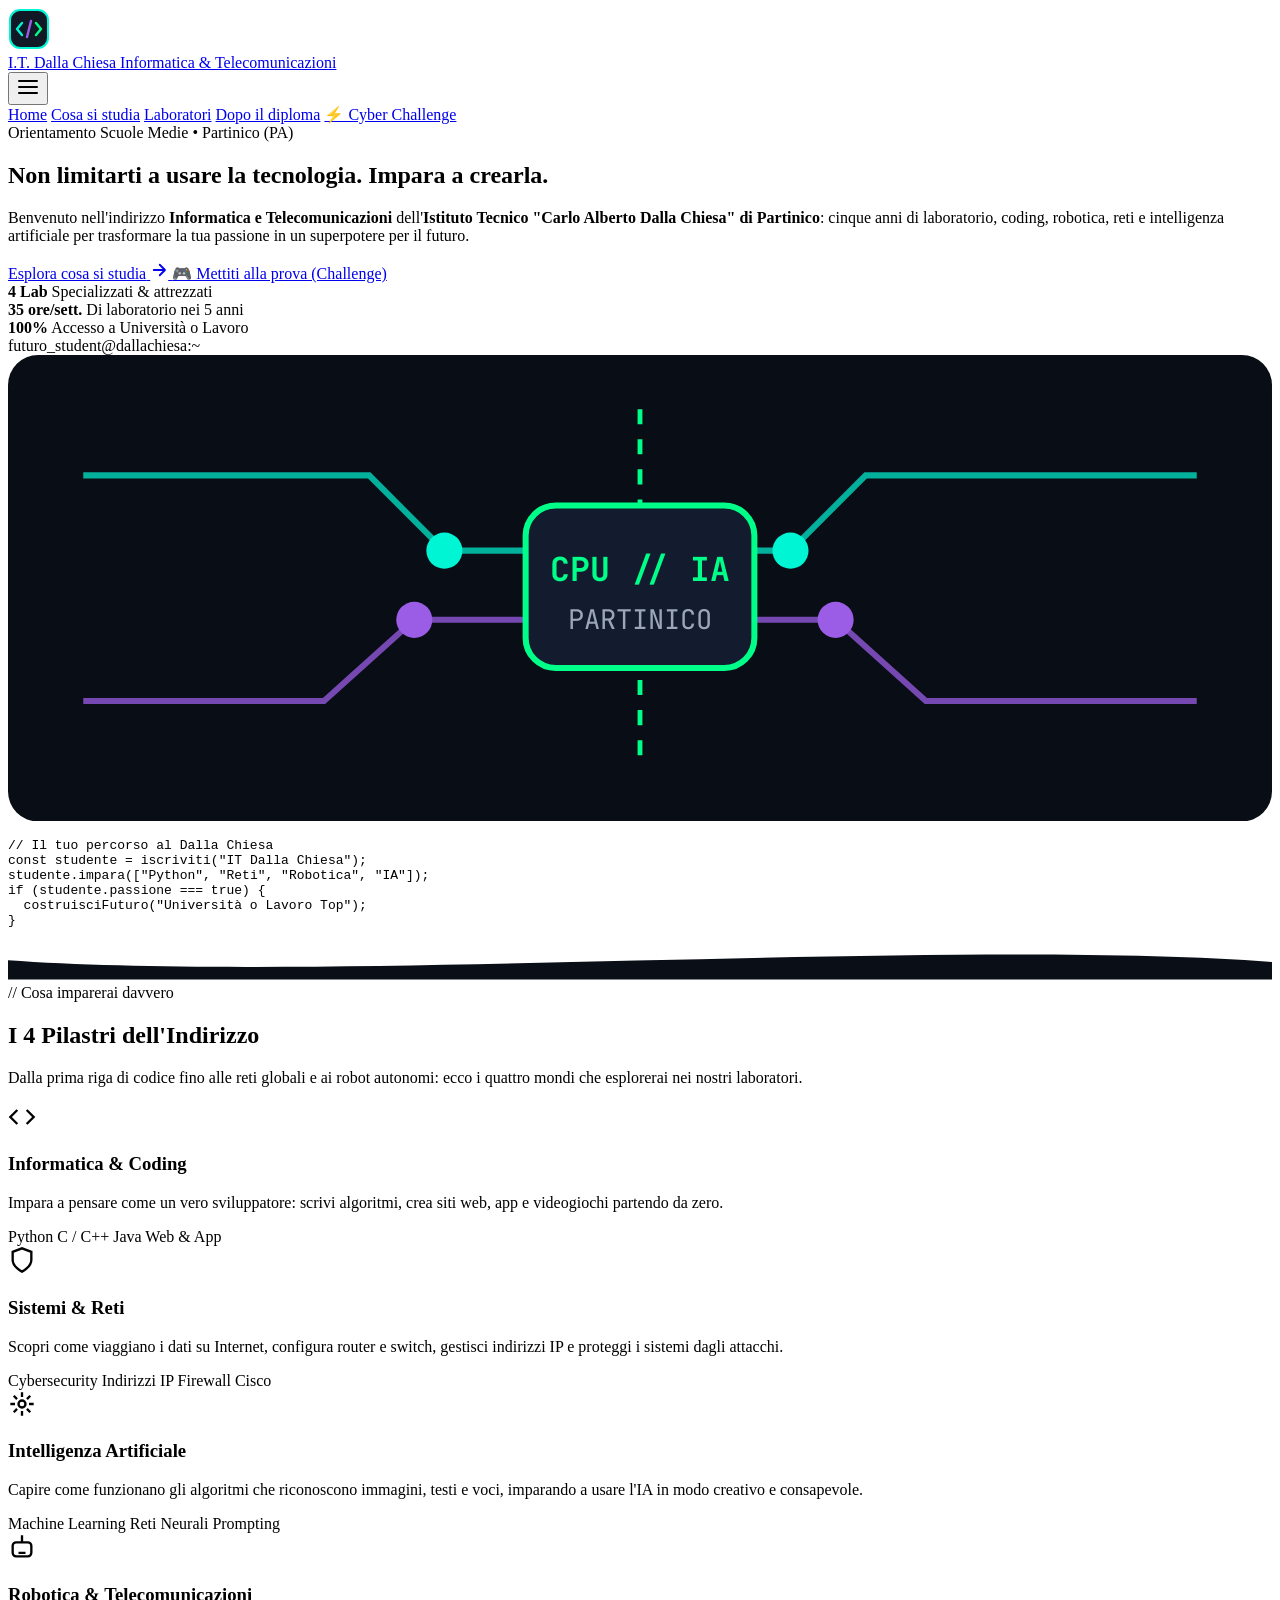
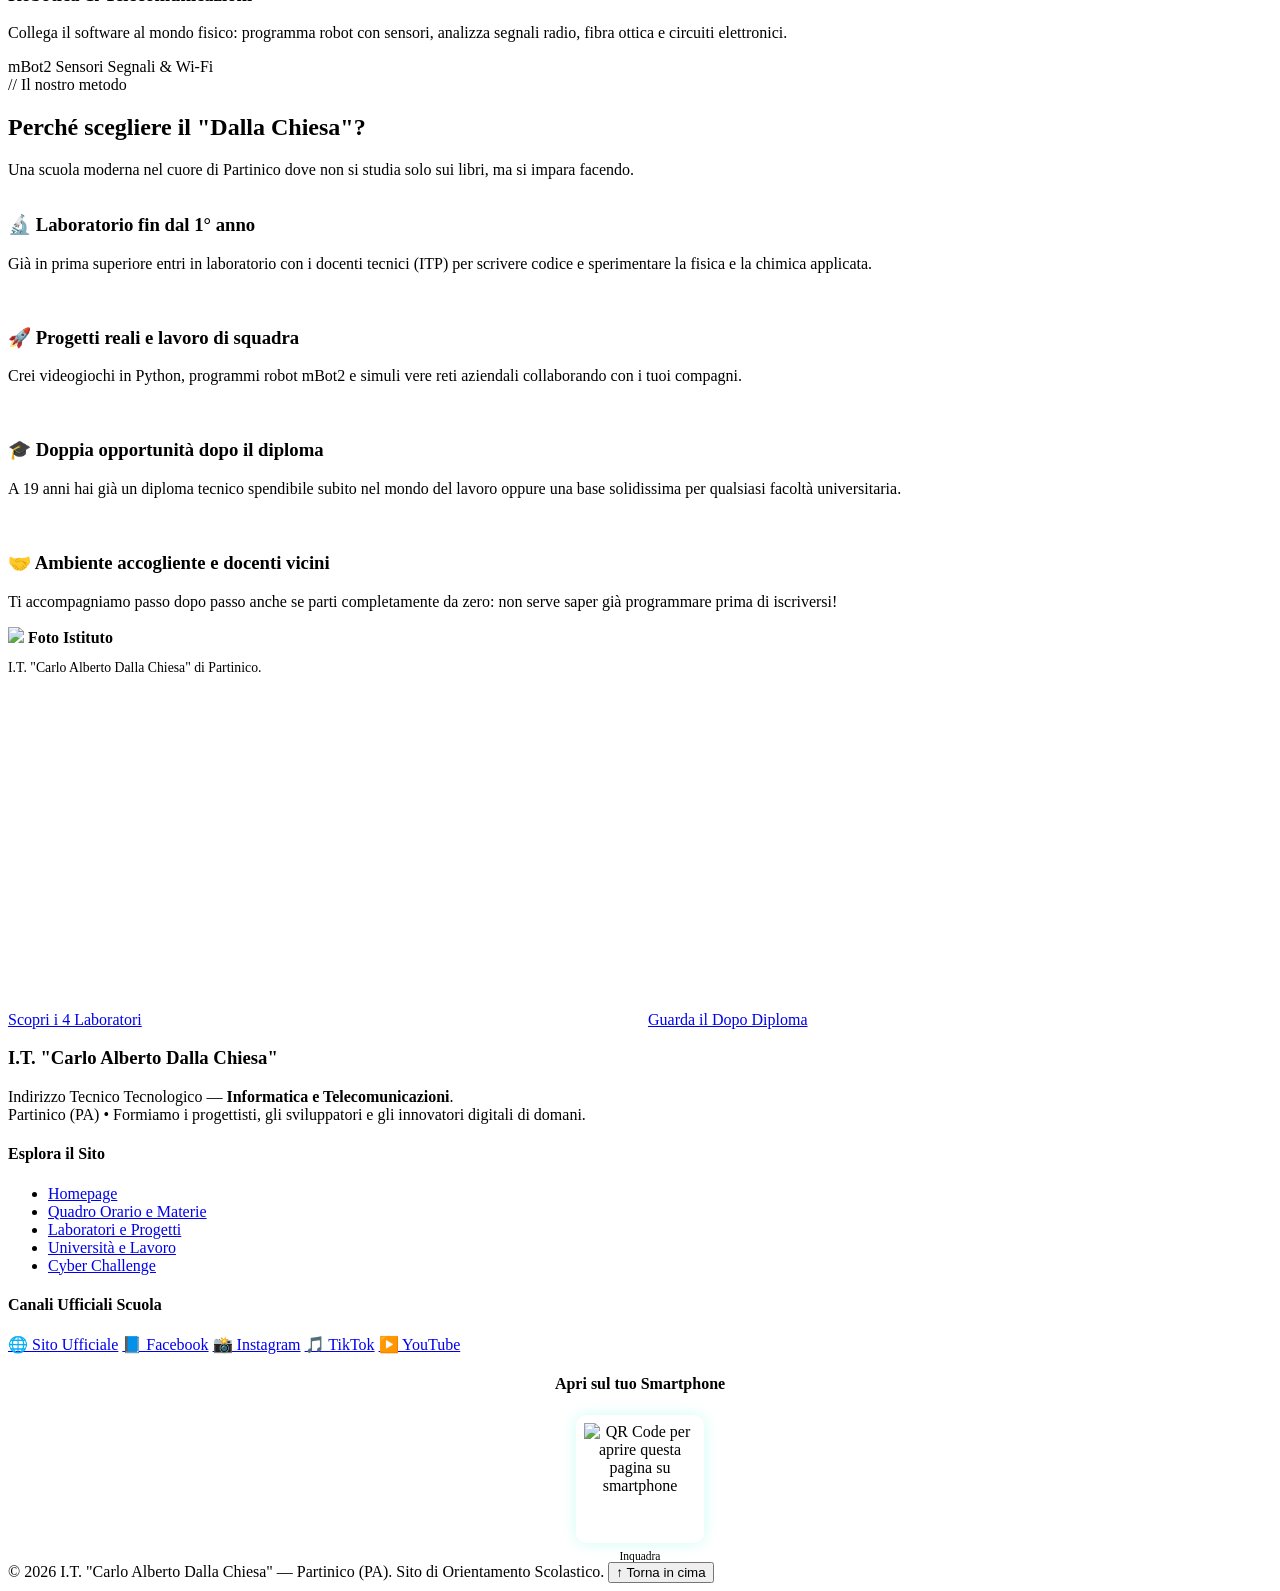
==== index.html @ c9282c8b "Add files via upload" ====
<!DOCTYPE html>
<html lang="it">
<head>
  <meta charset="UTF-8">
  <meta name="viewport" content="width=device-width, initial-scale=1.0">
  <title>Informatica e Telecomunicazioni | I.T. "Carlo Alberto Dalla Chiesa" - Partinico</title>
  <meta name="description" content="Orientamento scolastico per studenti di terza media: scopri l'indirizzo Informatica e Telecomunicazioni dell'Istituto Tecnico Carlo Alberto Dalla Chiesa di Partinico (PA).">
  <link rel="preconnect" href="https://fonts.googleapis.com">
  <link rel="preconnect" href="https://fonts.gstatic.com" crossorigin>
  <link href="https://fonts.googleapis.com/css2?family=JetBrains+Mono:wght@500;600;700;800&family=Plus+Jakarta+Sans:wght@400;500;600;700&display=swap" rel="stylesheet">
  <link rel="stylesheet" href="css/style.css">
</head>
<body>

  <!-- NAVBAR STICKY CONDIVISA -->
  <header class="navbar">
    <div class="container nav-container">
      <a href="index.html" class="nav-brand" aria-label="Homepage IT Dalla Chiesa Partinico">
        <!-- Logo SVG personalizzato dell'indirizzo -->
        <svg width="42" height="42" viewBox="0 0 42 42" fill="none" xmlns="http://www.w3.org/2000/svg" aria-hidden="true">
          <rect x="2" y="2" width="38" height="38" rx="10" fill="#111927" stroke="#00f5d4" stroke-width="2"/>
          <path d="M14 15L9 21L14 27" stroke="#00f5d4" stroke-width="2.4" stroke-linecap="round" stroke-linejoin="round"/>
          <path d="M28 15L33 21L28 27" stroke="#00ff88" stroke-width="2.4" stroke-linecap="round" stroke-linejoin="round"/>
          <path d="M23 13L19 29" stroke="#9b5de5" stroke-width="2.4" stroke-linecap="round"/>
        </svg>
        <div class="nav-brand-text">
          <span class="nav-brand-title">I.T. Dalla Chiesa</span>
          <span class="nav-brand-sub">Informatica &amp; Telecomunicazioni</span>
        </div>
      </a>

      <button class="nav-toggle" id="navToggle" aria-label="Apri menu di navigazione" aria-expanded="false">
        <svg width="24" height="24" viewBox="0 0 24 24" fill="none" stroke="currentColor" stroke-width="2">
          <path d="M3 6h18M3 12h18M3 18h18" stroke-linecap="round"/>
        </svg>
      </button>

      <nav class="nav-links" id="navLinks" aria-label="Menu principale">
        <a href="index.html" class="nav-link active">Home</a>
        <a href="cosa-si-studia.html" class="nav-link">Cosa si studia</a>
        <a href="laboratori.html" class="nav-link">Laboratori</a>
        <a href="dopo-il-diploma.html" class="nav-link">Dopo il diploma</a>
        <a href="challenge.html" class="nav-link nav-link-challenge">⚡ Cyber Challenge</a>
      </nav>
    </div>
  </header>

  <main>
    <!-- HERO SECTION CON FORME DINAMICHE -->
    <section class="hero-banner">
      <div class="dynamic-bg" aria-hidden="true">
        <div class="cyber-grid"></div>
        <div class="glow-orb orb-cyan"></div>
        <div class="glow-orb orb-purple"></div>
        <div class="glow-orb orb-green"></div>
      </div>

      <div class="container hero-content">
        <div class="hero-grid">
          <div>
            <div class="hero-eyebrow">
              <span class="pulse-dot"></span>
              <span>Orientamento Scuole Medie • Partinico (PA)</span>
            </div>

            <h1 class="hero-title">
              <span id="typewriterText">Non limitarti a usare la tecnologia. Impara a crearla.</span><span class="typewriter-cursor" aria-hidden="true"></span>
            </h1>

            <p class="hero-subtitle">
              Benvenuto nell'indirizzo <strong>Informatica e Telecomunicazioni</strong> dell'<strong>Istituto Tecnico "Carlo Alberto Dalla Chiesa" di Partinico</strong>: cinque anni di laboratorio, coding, robotica, reti e intelligenza artificiale per trasformare la tua passione in un superpotere per il futuro.
            </p>

            <div class="hero-actions">
              <a href="cosa-si-studia.html" class="btn btn-primary">
                <span>Esplora cosa si studia</span>
                <svg width="18" height="18" viewBox="0 0 24 24" fill="none" stroke="currentColor" stroke-width="2.4">
                  <path d="M5 12h14M13 5l7 7-7 7" stroke-linecap="round" stroke-linejoin="round"/>
                </svg>
              </a>
              <a href="challenge.html" class="btn btn-secondary">
                <span>🎮 Mettiti alla prova (Challenge)</span>
              </a>
            </div>

            <div class="hero-stats">
              <div class="stat-item">
                <strong>4 Lab</strong>
                <span>Specializzati &amp; attrezzati</span>
              </div>
              <div class="stat-item">
                <strong>35 ore/sett.</strong>
                <span>Di laboratorio nei 5 anni</span>
              </div>
              <div class="stat-item">
                <strong>100%</strong>
                <span>Accesso a Università o Lavoro</span>
              </div>
            </div>
          </div>

          <!-- Visual Hero: Terminale + Illustrazione Circuiti SVG -->
          <div class="hero-visual-card">
            <div class="terminal-header">
              <div class="terminal-dots">
                <span></span><span></span><span></span>
              </div>
              <span class="terminal-title">futuro_student@dallachiesa:~</span>
            </div>

            <!-- Grafica SVG Circuiti e Nodi -->
            <svg viewBox="0 0 420 155" fill="none" xmlns="http://www.w3.org/2000/svg" aria-label="Illustrazione circuiti e nodi digitali">
              <rect width="420" height="155" rx="10" fill="#090d16"/>
              <path d="M25 40H120L145 65H260L285 40H395" stroke="#00f5d4" stroke-width="2" stroke-opacity="0.7"/>
              <path d="M25 115H105L135 88H275L305 115H395" stroke="#9b5de5" stroke-width="2" stroke-opacity="0.75"/>
              <path d="M210 18V137" stroke="#00ff88" stroke-width="1.6" stroke-dasharray="5 5"/>
              <circle cx="145" cy="65" r="6" fill="#00f5d4"/>
              <circle cx="260" cy="65" r="6" fill="#00f5d4"/>
              <circle cx="135" cy="88" r="6" fill="#9b5de5"/>
              <circle cx="275" cy="88" r="6" fill="#9b5de5"/>
              <rect x="172" y="50" width="76" height="54" rx="10" fill="#131c2e" stroke="#00ff88" stroke-width="2"/>
              <text x="210" y="75" fill="#00ff88" font-family="JetBrains Mono, monospace" font-size="11" font-weight="700" text-anchor="middle">CPU // IA</text>
              <text x="210" y="91" fill="#9ba7b8" font-family="JetBrains Mono, monospace" font-size="9" text-anchor="middle">PARTINICO</text>
            </svg>

            <pre class="code-snippet"><code><span class="code-cm">// Il tuo percorso al Dalla Chiesa</span>
<span class="code-kw">const</span> studente = <span class="code-fn">iscriviti</span>(<span class="code-str">"IT Dalla Chiesa"</span>);
studente.<span class="code-fn">impara</span>([<span class="code-str">"Python"</span>, <span class="code-str">"Reti"</span>, <span class="code-str">"Robotica"</span>, <span class="code-str">"IA"</span>]);
<span class="code-kw">if</span> (studente.passione === <span class="code-kw">true</span>) {
  <span class="code-fn">costruisciFuturo</span>(<span class="code-str">"Università o Lavoro Top"</span>);
}</code></pre>
          </div>
        </div>
      </div>

      <!-- Onda vettoriale SVG inferiore -->
      <svg class="banner-wave" viewBox="0 0 1440 44" preserveAspectRatio="none" aria-hidden="true">
        <path d="M0,22 C360,48 1080,-4 1440,24 L1440,44 L0,44 Z" fill="#0a0e17"/>
      </svg>
    </section>

    <!-- I 4 PILASTRI DELL'INDIRIZZO -->
    <section class="section">
      <div class="container">
        <div class="section-header">
          <span class="section-badge">// Cosa imparerai davvero</span>
          <h2 class="section-title">I 4 Pilastri dell'Indirizzo</h2>
          <p class="section-subtitle">
            Dalla prima riga di codice fino alle reti globali e ai robot autonomi: ecco i quattro mondi che esplorerai nei nostri laboratori.
          </p>
        </div>

        <div class="grid-4">
          <!-- Pilastro 1 -->
          <article class="card">
            <div class="card-icon">
              <svg width="28" height="28" viewBox="0 0 24 24" fill="none" stroke="currentColor" stroke-width="2">
                <polyline points="16 18 22 12 16 6"/>
                <polyline points="8 6 2 12 8 18"/>
              </svg>
            </div>
            <h3>Informatica &amp; Coding</h3>
            <p>Impara a pensare come un vero sviluppatore: scrivi algoritmi, crea siti web, app e videogiochi partendo da zero.</p>
            <div class="pill-list">
              <span class="pill">Python</span>
              <span class="pill">C / C++</span>
              <span class="pill">Java</span>
              <span class="pill">Web &amp; App</span>
            </div>
          </article>

          <!-- Pilastro 2 -->
          <article class="card">
            <div class="card-icon green">
              <svg width="28" height="28" viewBox="0 0 24 24" fill="none" stroke="currentColor" stroke-width="2">
                <path d="M12 22s8-4 8-10V5l-8-3-8 3v7c0 6 8 10 8 10z"/>
              </svg>
            </div>
            <h3>Sistemi &amp; Reti</h3>
            <p>Scopri come viaggiano i dati su Internet, configura router e switch, gestisci indirizzi IP e proteggi i sistemi dagli attacchi.</p>
            <div class="pill-list">
              <span class="pill">Cybersecurity</span>
              <span class="pill">Indirizzi IP</span>
              <span class="pill">Firewall</span>
              <span class="pill">Cisco</span>
            </div>
          </article>

          <!-- Pilastro 3 -->
          <article class="card">
            <div class="card-icon purple">
              <svg width="28" height="28" viewBox="0 0 24 24" fill="none" stroke="currentColor" stroke-width="2">
                <circle cx="12" cy="12" r="3"/>
                <path d="M12 2v4M12 18v4M4.93 4.93l2.83 2.83M16.24 16.24l2.83 2.83M2 12h4M18 12h4M4.93 19.07l2.83-2.83M16.24 7.76l2.83-2.83"/>
              </svg>
            </div>
            <h3>Intelligenza Artificiale</h3>
            <p>Capire come funzionano gli algoritmi che riconoscono immagini, testi e voci, imparando a usare l'IA in modo creativo e consapevole.</p>
            <div class="pill-list">
              <span class="pill">Machine Learning</span>
              <span class="pill">Reti Neurali</span>
              <span class="pill">Prompting</span>
            </div>
          </article>

          <!-- Pilastro 4 -->
          <article class="card">
            <div class="card-icon">
              <svg width="28" height="28" viewBox="0 0 24 24" fill="none" stroke="currentColor" stroke-width="2">
                <rect x="4" y="8" width="16" height="12" rx="3"/>
                <path d="M12 2v6M9 13h.01M15 13h.01M9 17h6"/>
              </svg>
            </div>
            <h3>Robotica &amp; Telecomunicazioni</h3>
            <p>Collega il software al mondo fisico: programma robot con sensori, analizza segnali radio, fibra ottica e circuiti elettronici.</p>
            <div class="pill-list">
              <span class="pill">mBot2</span>
              <span class="pill">Sensori</span>
              <span class="pill">Segnali &amp; Wi-Fi</span>
            </div>
          </article>
        </div>
      </div>
    </section>

    <!-- PERCHÉ SCEGLIERE IL DALLA CHIESA + SEGNAPOSTO FOTO SCUOLA -->
    <section class="section section-alt">
      <div class="container">
        <div class="section-header">
          <span class="section-badge">// Il nostro metodo</span>
          <h2 class="section-title">Perché scegliere il "Dalla Chiesa"?</h2>
          <p class="section-subtitle">
            Una scuola moderna nel cuore di Partinico dove non si studia solo sui libri, ma si impara facendo.
          </p>
        </div>

        <div class="grid-2" style="align-items:center;">
          <div style="display:flex;flex-direction:column;gap:1.2rem;">
            <div class="card">
              <h3>🔬 Laboratorio fin dal 1° anno</h3>
              <p>Già in prima superiore entri in laboratorio con i docenti tecnici (ITP) per scrivere codice e sperimentare la fisica e la chimica applicata.</p>
            </div>

            <div class="card">
              <h3>🚀 Progetti reali e lavoro di squadra</h3>
              <p>Crei videogiochi in Python, programmi robot mBot2 e simuli vere reti aziendali collaborando con i tuoi compagni.</p>
            </div>

            <div class="card">
              <h3>🎓 Doppia opportunità dopo il diploma</h3>
              <p>A 19 anni hai già un diploma tecnico spendibile subito nel mondo del lavoro oppure una base solidissima per qualsiasi facoltà universitaria.</p>
            </div>

            <div class="card">
              <h3>🤝 Ambiente accogliente e docenti vicini</h3>
              <p>Ti accompagniamo passo dopo passo anche se parti completamente da zero: non serve saper già programmare prima di iscriversi!</p>
            </div>
          </div>

          <div>
            <!-- FOTO_SCUOLA_SEDE: Inserire qui foto dell'edificio scolastico o degli studenti al lavoro in laboratorio (dimensioni consigliate: 800x600px) -->
            <div class="photo-placeholder" style="min-height:360px;">
              <img src="img/itc.jpg">
              <strong>Foto Istituto </strong>
              <p style="font-size:0.86rem;max-width:340px;">I.T. "Carlo Alberto Dalla Chiesa" di Partinico.</p>
            </div>

            <div style="margin-top:1.5rem;display:flex;gap:1rem;flex-wrap:wrap;">
              <a href="laboratori.html" class="btn btn-secondary" style="flex:1;">Scopri i 4 Laboratori</a>
              <a href="dopo-il-diploma.html" class="btn btn-primary" style="flex:1;">Guarda il Dopo Diploma</a>
            </div>
          </div>
        </div>
      </div>
    </section>
  </main>

  <!-- FOOTER CONDIVISO -->
  <footer class="site-footer">
    <div class="container">
      <div class="footer-grid" style="grid-template-columns: 1.3fr 0.9fr 1.1fr 0.85fr;">
        <div>
          <h3 class="footer-title">I.T. "Carlo Alberto Dalla Chiesa"</h3>
          <p class="footer-desc">
            Indirizzo Tecnico Tecnologico — <strong>Informatica e Telecomunicazioni</strong>.<br>
            Partinico (PA) • Formiamo i progettisti, gli sviluppatori e gli innovatori digitali di domani.
          </p>
        </div>

        <div>
          <h4 class="footer-title">Esplora il Sito</h4>
          <ul class="footer-links">
            <li><a href="index.html">Homepage</a></li>
            <li><a href="cosa-si-studia.html">Quadro Orario e Materie</a></li>
            <li><a href="laboratori.html">Laboratori e Progetti</a></li>
            <li><a href="dopo-il-diploma.html">Università e Lavoro</a></li>
            
            <li><a href="challenge.html">Cyber Challenge</a></li>
          </ul>
        </div>

        <div>
          <h4 class="footer-title">Canali Ufficiali Scuola</h4>
          <div class="social-links">
            <a href="https://www.itdallachiesa.it/index-2.html" class="social-pill" target="_blank" rel="noopener noreferrer">🌐 Sito Ufficiale</a>
            <a href="https://www.facebook.com/ItCarloAlbertoDallaChiesaPartinico/?locale=it_IT" class="social-pill" target="_blank" rel="noopener noreferrer">📘 Facebook</a>
            <a href="https://www.instagram.com/it.dallachiesa/" class="social-pill" target="_blank" rel="noopener noreferrer">📸 Instagram</a>
            <a href="https://www.tiktok.com/login?redirect_url=https%3A%2F%2Fwww.tiktok.com%2F%40itdallachiesapartinico%2Fvideo%2F7548512214399847702&lang=en&enter_method=mandatory" class="social-pill" target="_blank" rel="noopener noreferrer">🎵 TikTok</a>
            <a href="https://www.youtube.com/channel/UC1bS_AZvCFSDUAT5_xX4-SQ" class="social-pill" target="_blank" rel="noopener noreferrer">▶️ YouTube</a>
          </div>
        </div>

        <div style="text-align:center;">
          <h4 class="footer-title">Apri sul tuo Smartphone</h4>
          <div style="background:#ffffff;padding:8px;border-radius:10px;display:inline-block;border:2px solid var(--neon-cyan);box-shadow:0 0 15px rgba(0,245,212,0.2);">
            <img class="footer-qr-img" src="https://api.qrserver.com/v1/create-qr-code/?size=130x130&margin=2&data=https%3A%2F%2Fwww.itdallachiesa.it%2Findex-2.html" alt="QR Code per aprire questa pagina su smartphone" width="112" height="112" style="display:block;">
          </div>
          <span style="display:block;font-family:var(--font-mono);font-size:0.72rem;color:var(--neon-cyan);margin-top:0.45rem;">Inquadra</span>
        </div>
      </div>

      <div class="footer-bottom">
        <span>© 2026 I.T. "Carlo Alberto Dalla Chiesa" — Partinico (PA). Sito di Orientamento Scolastico.</span>
        <button class="back-to-top" id="backToTop" aria-label="Torna in cima alla pagina">
          <span>↑ Torna in cima</span>
        </button>
      </div>
    </div>
  </footer>

  <script src="javascript/script.js"></script>
</body>
</html>
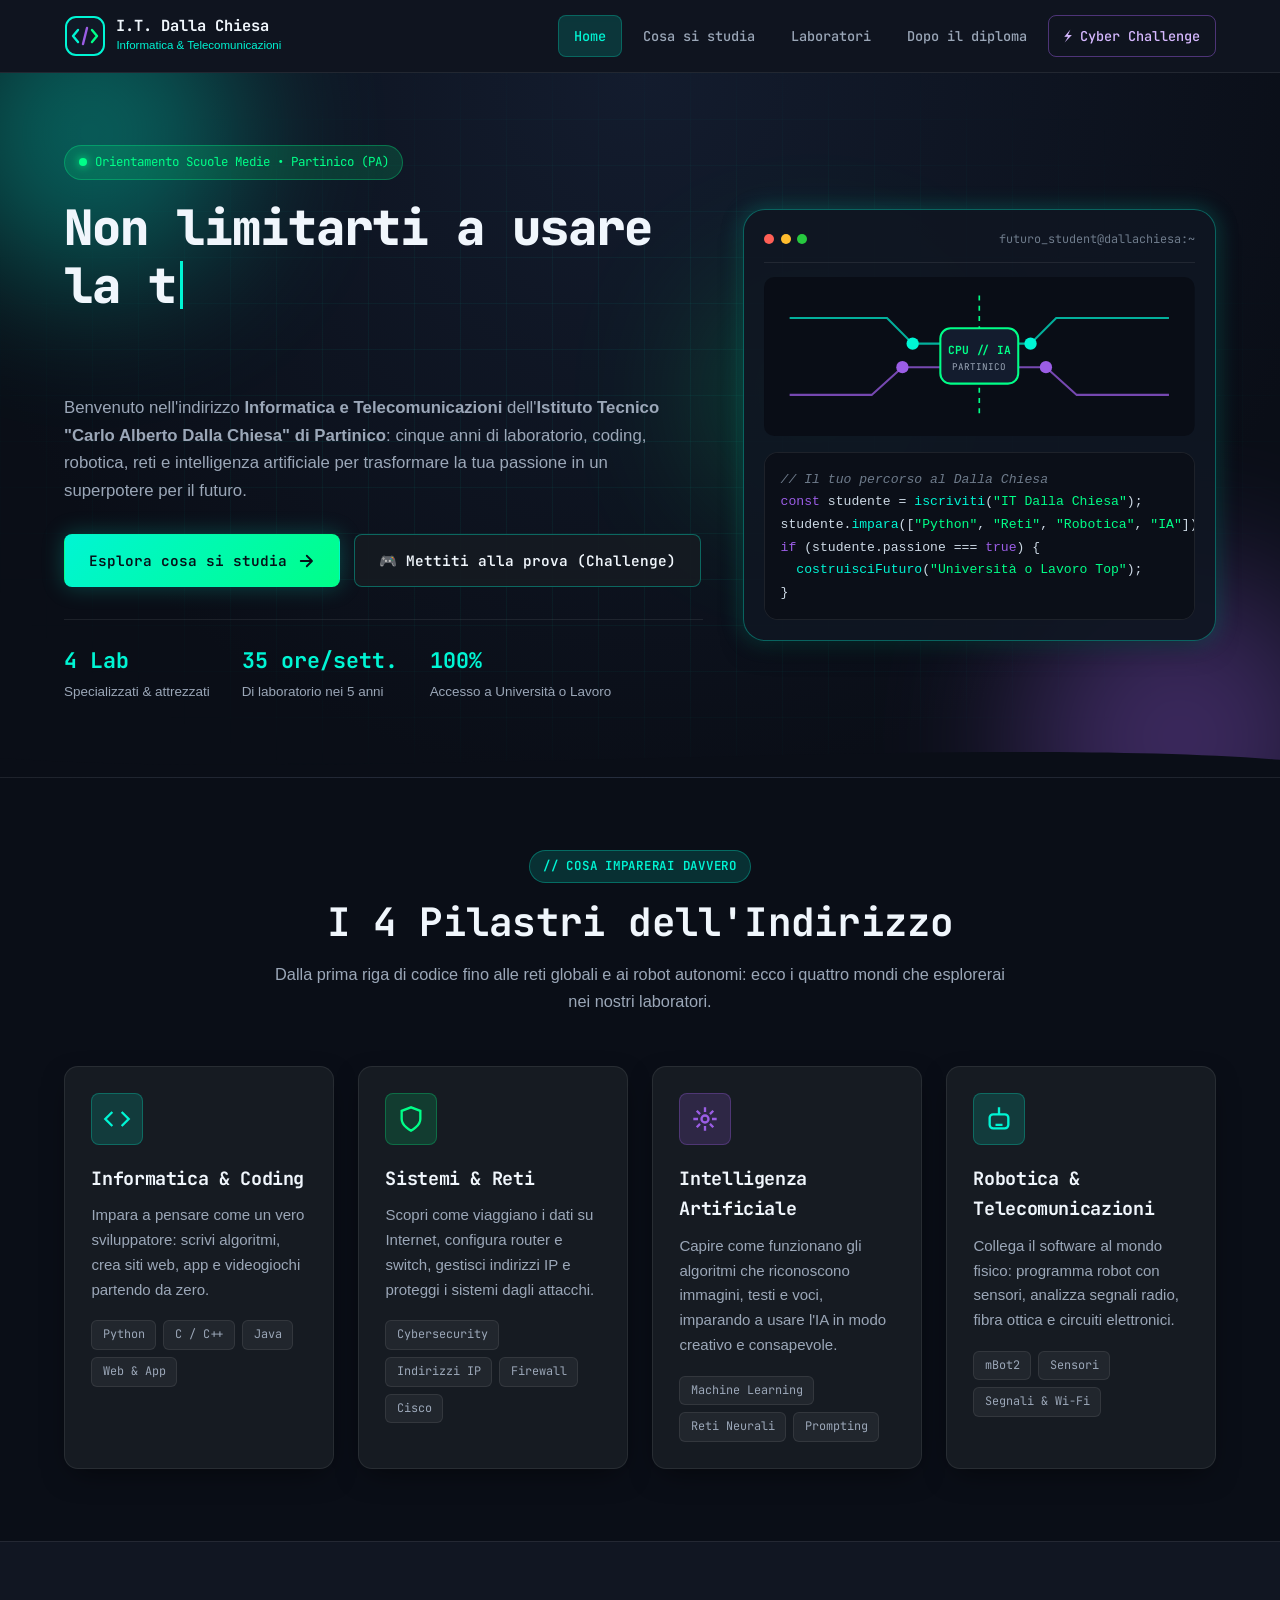
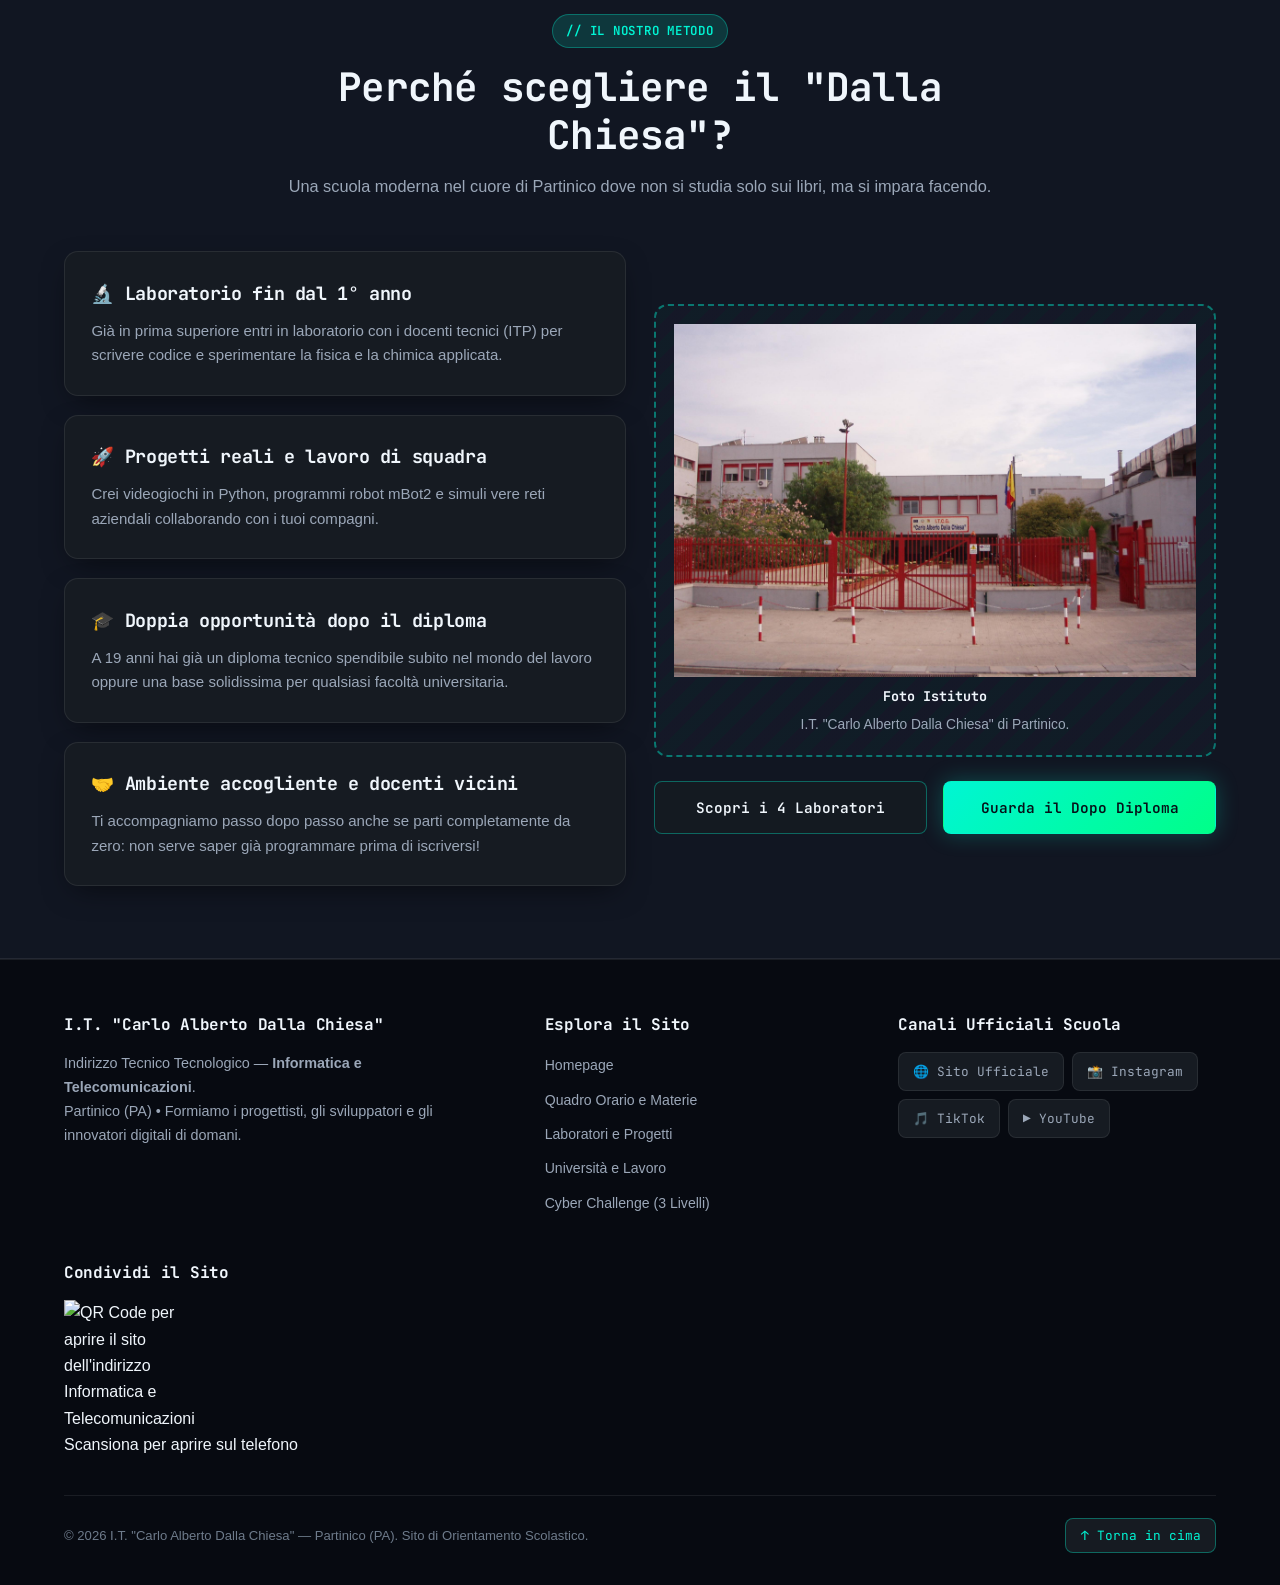
==== commit 7d3800e8: "Update index.html" ====
--- a/index.html
+++ b/index.html
@@ -275,10 +275,10 @@
     </section>
   </main>
 
-  <!-- FOOTER CONDIVISO -->
+  <!-- FOOTER CONDIVISO CON QR CODE -->
   <footer class="site-footer">
     <div class="container">
-      <div class="footer-grid" style="grid-template-columns: 1.3fr 0.9fr 1.1fr 0.85fr;">
+      <div class="footer-grid footer-grid-qr">
         <div>
           <h3 class="footer-title">I.T. "Carlo Alberto Dalla Chiesa"</h3>
           <p class="footer-desc">
@@ -294,28 +294,32 @@
             <li><a href="cosa-si-studia.html">Quadro Orario e Materie</a></li>
             <li><a href="laboratori.html">Laboratori e Progetti</a></li>
             <li><a href="dopo-il-diploma.html">Università e Lavoro</a></li>
-            
-            <li><a href="challenge.html">Cyber Challenge</a></li>
+            <li><a href="challenge.html">Cyber Challenge (3 Livelli)</a></li>
           </ul>
         </div>
 
         <div>
           <h4 class="footer-title">Canali Ufficiali Scuola</h4>
           <div class="social-links">
-            <a href="https://www.itdallachiesa.it/index-2.html" class="social-pill" target="_blank" rel="noopener noreferrer">🌐 Sito Ufficiale</a>
-            <a href="https://www.facebook.com/ItCarloAlbertoDallaChiesaPartinico/?locale=it_IT" class="social-pill" target="_blank" rel="noopener noreferrer">📘 Facebook</a>
-            <a href="https://www.instagram.com/it.dallachiesa/" class="social-pill" target="_blank" rel="noopener noreferrer">📸 Instagram</a>
-            <a href="https://www.tiktok.com/login?redirect_url=https%3A%2F%2Fwww.tiktok.com%2F%40itdallachiesapartinico%2Fvideo%2F7548512214399847702&lang=en&enter_method=mandatory" class="social-pill" target="_blank" rel="noopener noreferrer">🎵 TikTok</a>
-            <a href="https://www.youtube.com/channel/UC1bS_AZvCFSDUAT5_xX4-SQ" class="social-pill" target="_blank" rel="noopener noreferrer">▶️ YouTube</a>
-          </div>
-        </div>
-
-        <div style="text-align:center;">
-          <h4 class="footer-title">Apri sul tuo Smartphone</h4>
-          <div style="background:#ffffff;padding:8px;border-radius:10px;display:inline-block;border:2px solid var(--neon-cyan);box-shadow:0 0 15px rgba(0,245,212,0.2);">
-            <img class="footer-qr-img" src="https://api.qrserver.com/v1/create-qr-code/?size=130x130&margin=2&data=https%3A%2F%2Fwww.itdallachiesa.it%2Findex-2.html" alt="QR Code per aprire questa pagina su smartphone" width="112" height="112" style="display:block;">
-          </div>
-          <span style="display:block;font-family:var(--font-mono);font-size:0.72rem;color:var(--neon-cyan);margin-top:0.45rem;">Inquadra</span>
+            <a href="#" class="social-pill" target="_blank" rel="noopener noreferrer">🌐 Sito Ufficiale</a>
+            <a href="#" class="social-pill" target="_blank" rel="noopener noreferrer">📸 Instagram</a>
+            <a href="#" class="social-pill" target="_blank" rel="noopener noreferrer">🎵 TikTok</a>
+            <a href="#" class="social-pill" target="_blank" rel="noopener noreferrer">▶️ YouTube</a>
+          </div>
+        </div>
+
+        <div class="footer-qr-box">
+          <h4 class="footer-title">Condividi il Sito</h4>
+          <a href="https://federicoconcone-itcadc.github.io/itdcinformatica/index.html" target="_blank" rel="noopener noreferrer" class="qr-card" aria-label="Apri il sito tramite QR Code">
+            <img
+              src="https://api.qrserver.com/v1/create-qr-code/?size=160x160&margin=6&data=https%3A%2F%2Ffedericoconcone-itcadc.github.io%2Fitdcinformatica%2Findex.html"
+              alt="QR Code per aprire il sito dell'indirizzo Informatica e Telecomunicazioni IT Dalla Chiesa"
+              width="132"
+              height="132"
+              loading="lazy"
+            >
+            <span>Scansiona per aprire sul telefono</span>
+          </a>
         </div>
       </div>
 
@@ -330,4 +334,4 @@
 
   <script src="javascript/script.js"></script>
 </body>
-</html>+</html>
--- a/css/style.css
+++ b/css/style.css
@@ -0,0 +1,1606 @@
+/* ==========================================================================
+   DESIGN SYSTEM & VARIABILI GLOBALI
+   I.T. "Carlo Alberto Dalla Chiesa" - Partinico (PA)
+   Indirizzo: Informatica e Telecomunicazioni
+   ========================================================================== */
+
+:root {
+  /* Palette Colori Dark Mode Cyber */
+  --bg-primary: #0a0e17;
+  --bg-secondary: #111622;
+  --bg-card: #161b22;
+  --bg-card-hover: #1d2430;
+  --bg-glass: rgba(16, 22, 34, 0.88);
+
+  /* Accenti Neon Bilanciati */
+  --neon-cyan: #00f5d4;
+  --neon-cyan-dim: rgba(0, 245, 212, 0.15);
+  --neon-green: #00ff88;
+  --neon-green-dim: rgba(0, 255, 136, 0.15);
+  --neon-purple: #9b5de5;
+  --neon-purple-dim: rgba(155, 93, 229, 0.18);
+  --neon-amber: #ffbe0b;
+  --neon-red: #ff4d6d;
+
+  /* Testi */
+  --text-primary: #f0f6fc;
+  --text-secondary: #9ba7b8;
+  --text-muted: #6e7b8b;
+
+  /* Bordi e Ombre */
+  --border-subtle: rgba(255, 255, 255, 0.08);
+  --border-neon: rgba(0, 245, 212, 0.35);
+  --shadow-card: 0 10px 30px -10px rgba(0, 0, 0, 0.6);
+  --shadow-glow-cyan: 0 0 22px rgba(0, 245, 212, 0.25);
+  --shadow-glow-green: 0 0 22px rgba(0, 255, 136, 0.25);
+  --shadow-glow-purple: 0 0 22px rgba(155, 93, 229, 0.28);
+
+  /* Tipografia */
+  --font-sans: 'Plus Jakarta Sans', -apple-system, BlinkMacSystemFont, sans-serif;
+  --font-mono: 'JetBrains Mono', monospace;
+
+  /* Spaziature e Raggi */
+  --radius-sm: 8px;
+  --radius-md: 14px;
+  --radius-lg: 22px;
+  --container-max: 1200px;
+  --transition: all 0.28s cubic-bezier(0.25, 0.8, 0.25, 1);
+}
+
+/* ==========================================================================
+   RESET E BASE ANTI-OVERFLOW
+   ========================================================================== */
+*, *::before, *::after {
+  box-sizing: border-box;
+  margin: 0;
+  padding: 0;
+}
+
+html {
+  scroll-behavior: smooth;
+  font-size: 16px;
+  width: 100%;
+  max-width: 100vw;
+  overflow-x: hidden;
+}
+
+body {
+  font-family: var(--font-sans);
+  background-color: var(--bg-primary);
+  color: var(--text-primary);
+  line-height: 1.65;
+  width: 100%;
+  max-width: 100vw;
+  overflow-x: hidden;
+  min-height: 100vh;
+  display: flex;
+  flex-direction: column;
+}
+
+main, section, header, footer {
+  width: 100%;
+  max-width: 100%;
+}
+
+main {
+  flex: 1;
+}
+
+a {
+  color: inherit;
+  text-decoration: none;
+  transition: var(--transition);
+}
+
+ul {
+  list-style: none;
+}
+
+img, svg {
+  display: block;
+  max-width: 100%;
+  height: auto;
+}
+
+button, input, select {
+  font-family: inherit;
+  max-width: 100%;
+}
+
+.container {
+  width: 100%;
+  max-width: var(--container-max);
+  margin: 0 auto;
+  padding: 0 1.5rem;
+}
+
+.section {
+  padding: 4.5rem 0;
+}
+
+.section-alt {
+  background-color: var(--bg-secondary);
+  border-top: 1px solid var(--border-subtle);
+  border-bottom: 1px solid var(--border-subtle);
+}
+
+/* Tipografia Titoli */
+h1, h2, h3, h4, .mono {
+  font-family: var(--font-mono);
+  letter-spacing: -0.02em;
+  overflow-wrap: break-word;
+  word-wrap: break-word;
+}
+
+.section-header {
+  text-align: center;
+  max-width: 740px;
+  margin: 0 auto 3.2rem;
+}
+
+.section-badge {
+  display: inline-flex;
+  align-items: center;
+  gap: 0.45rem;
+  font-family: var(--font-mono);
+  font-size: 0.78rem;
+  font-weight: 600;
+  text-transform: uppercase;
+  letter-spacing: 0.06em;
+  color: var(--neon-cyan);
+  background: var(--neon-cyan-dim);
+  border: 1px solid rgba(0, 245, 212, 0.3);
+  padding: 0.35rem 0.85rem;
+  border-radius: 999px;
+  margin-bottom: 1rem;
+  max-width: 100%;
+}
+
+.section-title {
+  font-size: clamp(1.6rem, 3.5vw, 2.45rem);
+  font-weight: 700;
+  margin-bottom: 0.85rem;
+  line-height: 1.22;
+}
+
+.section-subtitle {
+  color: var(--text-secondary);
+  font-size: 1.02rem;
+}
+
+.gradient-text {
+  background: linear-gradient(135deg, var(--neon-cyan) 0%, var(--neon-green) 50%, var(--neon-purple) 100%);
+  -webkit-background-clip: text;
+  -webkit-text-fill-color: transparent;
+  background-clip: text;
+}
+
+/* ==========================================================================
+   BOTTONI
+   ========================================================================== */
+.btn {
+  display: inline-flex;
+  align-items: center;
+  justify-content: center;
+  gap: 0.6rem;
+  padding: 0.85rem 1.5rem;
+  border-radius: var(--radius-sm);
+  font-family: var(--font-mono);
+  font-weight: 600;
+  font-size: 0.9rem;
+  cursor: pointer;
+  border: 1px solid transparent;
+  transition: var(--transition);
+  text-align: center;
+}
+
+.btn-primary {
+  background: linear-gradient(135deg, var(--neon-cyan), var(--neon-green));
+  color: #061018;
+  box-shadow: var(--shadow-glow-cyan);
+}
+
+.btn-primary:hover {
+  transform: translateY(-2px);
+  box-shadow: 0 0 30px rgba(0, 245, 212, 0.45);
+}
+
+.btn-secondary {
+  background: rgba(22, 27, 34, 0.9);
+  color: var(--text-primary);
+  border-color: var(--border-neon);
+}
+
+.btn-secondary:hover {
+  background: var(--neon-cyan-dim);
+  border-color: var(--neon-cyan);
+  transform: translateY(-2px);
+}
+
+.btn-purple {
+  background: var(--neon-purple);
+  color: #ffffff;
+  box-shadow: var(--shadow-glow-purple);
+}
+
+.btn-purple:hover {
+  background: #ad74f0;
+  transform: translateY(-2px);
+}
+
+.btn-sm {
+  padding: 0.55rem 1.1rem;
+  font-size: 0.84rem;
+}
+
+/* ==========================================================================
+   NAVBAR STICKY
+   ========================================================================== */
+.navbar {
+  position: sticky;
+  top: 0;
+  z-index: 1000;
+  background: var(--bg-glass);
+  backdrop-filter: blur(14px);
+  -webkit-backdrop-filter: blur(14px);
+  border-bottom: 1px solid var(--border-subtle);
+}
+
+.nav-container {
+  display: flex;
+  align-items: center;
+  justify-content: space-between;
+  height: 72px;
+  gap: 0.75rem;
+}
+
+.nav-brand {
+  display: flex;
+  align-items: center;
+  gap: 0.65rem;
+  min-width: 0;
+}
+
+.nav-brand svg {
+  flex-shrink: 0;
+}
+
+.nav-brand-text {
+  display: flex;
+  flex-direction: column;
+  min-width: 0;
+}
+
+.nav-brand-title {
+  font-family: var(--font-mono);
+  font-weight: 700;
+  font-size: 0.96rem;
+  color: var(--text-primary);
+  line-height: 1.2;
+  white-space: nowrap;
+}
+
+.nav-brand-sub {
+  font-size: 0.72rem;
+  color: var(--neon-cyan);
+  font-weight: 500;
+  white-space: nowrap;
+  overflow: hidden;
+  text-overflow: ellipsis;
+}
+
+.nav-links {
+  display: flex;
+  align-items: center;
+  gap: 0.35rem;
+}
+
+.nav-link {
+  font-family: var(--font-mono);
+  font-size: 0.85rem;
+  font-weight: 500;
+  color: var(--text-secondary);
+  padding: 0.55rem 0.95rem;
+  border-radius: var(--radius-sm);
+  position: relative;
+}
+
+.nav-link:hover {
+  color: var(--text-primary);
+  background: rgba(255, 255, 255, 0.04);
+}
+
+.nav-link.active {
+  color: var(--neon-cyan);
+  background: var(--neon-cyan-dim);
+  border: 1px solid rgba(0, 245, 212, 0.25);
+}
+
+.nav-link-challenge {
+  border: 1px solid rgba(155, 93, 229, 0.45);
+  color: #d6b8ff;
+}
+
+.nav-link-challenge.active,
+.nav-link-challenge:hover {
+  background: var(--neon-purple-dim);
+  color: #ffffff;
+  border-color: var(--neon-purple);
+}
+
+.nav-toggle {
+  display: none;
+  flex-shrink: 0;
+  background: transparent;
+  border: 1px solid var(--border-subtle);
+  color: var(--text-primary);
+  padding: 0.5rem;
+  border-radius: var(--radius-sm);
+  cursor: pointer;
+}
+
+/* ==========================================================================
+   HERO & BANNER DINAMICI
+   ========================================================================== */
+.hero-banner,
+.page-banner {
+  position: relative;
+  overflow: hidden;
+  border-bottom: 1px solid var(--border-subtle);
+  background: radial-gradient(circle at 50% 0%, #131c2e 0%, var(--bg-primary) 75%);
+}
+
+.hero-banner {
+  padding: 4.5rem 0 4.5rem;
+}
+
+.page-banner {
+  padding: 3.75rem 0 3.25rem;
+  text-align: center;
+}
+
+.dynamic-bg {
+  position: absolute;
+  inset: 0;
+  pointer-events: none;
+  overflow: hidden;
+  z-index: 0;
+}
+
+.cyber-grid {
+  position: absolute;
+  inset: 0;
+  background-image:
+    linear-gradient(to right, rgba(0, 245, 212, 0.05) 1px, transparent 1px),
+    linear-gradient(to bottom, rgba(0, 245, 212, 0.05) 1px, transparent 1px);
+  background-size: 46px 46px;
+  mask-image: radial-gradient(ellipse at center, black 35%, transparent 80%);
+  -webkit-mask-image: radial-gradient(ellipse at center, black 35%, transparent 80%);
+  animation: gridPan 24s linear infinite;
+}
+
+@keyframes gridPan {
+  0% { background-position: 0 0; }
+  100% { background-position: 46px 46px; }
+}
+
+.glow-orb {
+  position: absolute;
+  border-radius: 50%;
+  filter: blur(75px);
+  opacity: 0.35;
+  animation: floatOrb 14s ease-in-out infinite alternate;
+}
+
+.orb-cyan {
+  width: 300px;
+  height: 300px;
+  background: var(--neon-cyan);
+  top: -90px;
+  left: -60px;
+}
+
+.orb-purple {
+  width: 320px;
+  height: 320px;
+  background: var(--neon-purple);
+  bottom: -120px;
+  right: -60px;
+  animation-delay: -5s;
+}
+
+.orb-green {
+  width: 220px;
+  height: 220px;
+  background: var(--neon-green);
+  top: 30%;
+  left: 55%;
+  opacity: 0.2;
+  animation-delay: -9s;
+}
+
+@keyframes floatOrb {
+  0% { transform: translate(0, 0) scale(1); }
+  50% { transform: translate(24px, -18px) scale(1.06); }
+  100% { transform: translate(-18px, 20px) scale(0.95); }
+}
+
+.banner-wave {
+  position: absolute;
+  bottom: -1px;
+  left: 0;
+  width: 100%;
+  height: 40px;
+  z-index: 1;
+  pointer-events: none;
+}
+
+.hero-content,
+.page-banner-content {
+  position: relative;
+  z-index: 2;
+}
+
+.hero-grid {
+  display: grid;
+  grid-template-columns: 1.15fr 0.85fr;
+  gap: 2.5rem;
+  align-items: center;
+}
+
+/* Impedisce alle colonne Grid di superare la larghezza dello schermo */
+.hero-grid > *,
+.lab-split > *,
+.grid-4 > *,
+.grid-3 > *,
+.grid-2 > * {
+  min-width: 0;
+  max-width: 100%;
+}
+
+.hero-eyebrow {
+  display: inline-flex;
+  align-items: center;
+  gap: 0.5rem;
+  font-family: var(--font-mono);
+  font-size: 0.78rem;
+  color: var(--neon-green);
+  background: var(--neon-green-dim);
+  border: 1px solid rgba(0, 255, 136, 0.3);
+  padding: 0.38rem 0.85rem;
+  border-radius: 999px;
+  margin-bottom: 1.2rem;
+  max-width: 100%;
+}
+
+.pulse-dot {
+  flex-shrink: 0;
+  width: 8px;
+  height: 8px;
+  background: var(--neon-green);
+  border-radius: 50%;
+  box-shadow: 0 0 10px var(--neon-green);
+  animation: pulseDot 1.6s infinite;
+}
+
+@keyframes pulseDot {
+  0%, 100% { opacity: 1; transform: scale(1); }
+  50% { opacity: 0.4; transform: scale(1.35); }
+}
+
+.hero-title {
+  font-size: clamp(1.75rem, 4vw, 3.05rem);
+  font-weight: 800;
+  line-height: 1.2;
+  margin-bottom: 1.2rem;
+  min-height: 3.6em;
+}
+
+.typewriter-cursor {
+  display: inline-block;
+  width: 3px;
+  height: 1em;
+  background-color: var(--neon-cyan);
+  margin-left: 4px;
+  vertical-align: -0.12em;
+  animation: blinkCursor 0.85s step-end infinite;
+}
+
+@keyframes blinkCursor {
+  50% { opacity: 0; }
+}
+
+.hero-subtitle {
+  font-size: 1.05rem;
+  color: var(--text-secondary);
+  margin-bottom: 1.85rem;
+  max-width: 600px;
+}
+
+.hero-actions {
+  display: flex;
+  flex-wrap: wrap;
+  gap: 0.9rem;
+  margin-bottom: 2rem;
+}
+
+.hero-stats {
+  display: flex;
+  flex-wrap: wrap;
+  gap: 1.5rem 2rem;
+  padding-top: 1.4rem;
+  border-top: 1px solid var(--border-subtle);
+}
+
+.stat-item strong {
+  display: block;
+  font-family: var(--font-mono);
+  font-size: 1.35rem;
+  color: var(--neon-cyan);
+}
+
+.stat-item span {
+  font-size: 0.84rem;
+  color: var(--text-secondary);
+}
+
+/* Finestra Terminale / Visual Hero */
+.hero-visual-card {
+  width: 100%;
+  max-width: 100%;
+  background: rgba(16, 22, 34, 0.92);
+  border: 1px solid var(--border-neon);
+  border-radius: var(--radius-lg);
+  padding: 1.25rem;
+  box-shadow: var(--shadow-card), var(--shadow-glow-cyan);
+  position: relative;
+  overflow: hidden;
+}
+
+.terminal-header {
+  display: flex;
+  align-items: center;
+  justify-content: space-between;
+  gap: 0.5rem;
+  padding-bottom: 0.8rem;
+  margin-bottom: 0.9rem;
+  border-bottom: 1px solid var(--border-subtle);
+}
+
+.terminal-dots {
+  display: flex;
+  gap: 0.4rem;
+  flex-shrink: 0;
+}
+
+.terminal-dots span {
+  width: 10px;
+  height: 10px;
+  border-radius: 50%;
+}
+
+.terminal-dots span:nth-child(1) { background: #ff5f56; }
+.terminal-dots span:nth-child(2) { background: #ffbd2e; }
+.terminal-dots span:nth-child(3) { background: #27c93f; }
+
+.terminal-title {
+  font-family: var(--font-mono);
+  font-size: 0.74rem;
+  color: var(--text-muted);
+  overflow: hidden;
+  text-overflow: ellipsis;
+  white-space: nowrap;
+}
+
+.code-snippet {
+  display: block;
+  width: 100%;
+  max-width: 100%;
+  font-family: var(--font-mono);
+  font-size: 0.82rem;
+  line-height: 1.65;
+  color: #cdd9e5;
+  background: #0b0f18;
+  padding: 0.95rem;
+  border-radius: var(--radius-md);
+  border: 1px solid var(--border-subtle);
+  margin-top: 0.95rem;
+  overflow-x: auto;
+  -webkit-overflow-scrolling: touch;
+}
+
+.code-kw { color: var(--neon-purple); }
+.code-fn { color: var(--neon-cyan); }
+.code-str { color: var(--neon-green); }
+.code-cm { color: var(--text-muted); font-style: italic; }
+
+/* ==========================================================================
+   CARD & GRIGLIE RIUTILIZZABILI
+   ========================================================================== */
+.grid-4 {
+  display: grid;
+  grid-template-columns: repeat(4, minmax(0, 1fr));
+  gap: 1.5rem;
+}
+
+.grid-3 {
+  display: grid;
+  grid-template-columns: repeat(3, minmax(0, 1fr));
+  gap: 1.65rem;
+}
+
+.grid-2 {
+  display: grid;
+  grid-template-columns: repeat(2, minmax(0, 1fr));
+  gap: 1.75rem;
+}
+
+.card {
+  width: 100%;
+  max-width: 100%;
+  background: var(--bg-card);
+  border: 1px solid var(--border-subtle);
+  border-radius: var(--radius-md);
+  padding: 1.65rem;
+  box-shadow: var(--shadow-card);
+  transition: var(--transition);
+  position: relative;
+  overflow: hidden;
+}
+
+.card:hover {
+  background: var(--bg-card-hover);
+  border-color: var(--border-neon);
+  transform: translateY(-5px);
+}
+
+.card-icon {
+  width: 52px;
+  height: 52px;
+  border-radius: var(--radius-sm);
+  display: flex;
+  align-items: center;
+  justify-content: center;
+  margin-bottom: 1.15rem;
+  background: var(--neon-cyan-dim);
+  border: 1px solid rgba(0, 245, 212, 0.25);
+  color: var(--neon-cyan);
+}
+
+.card-icon.green {
+  background: var(--neon-green-dim);
+  border-color: rgba(0, 255, 136, 0.25);
+  color: var(--neon-green);
+}
+
+.card-icon.purple {
+  background: var(--neon-purple-dim);
+  border-color: rgba(155, 93, 229, 0.3);
+  color: var(--neon-purple);
+}
+
+.card h3 {
+  font-size: 1.15rem;
+  margin-bottom: 0.6rem;
+  color: var(--text-primary);
+}
+
+.card p {
+  color: var(--text-secondary);
+  font-size: 0.94rem;
+}
+
+.pill-list {
+  display: flex;
+  flex-wrap: wrap;
+  gap: 0.45rem;
+  margin-top: 1.1rem;
+}
+
+.pill {
+  font-family: var(--font-mono);
+  font-size: 0.74rem;
+  padding: 0.25rem 0.65rem;
+  border-radius: 6px;
+  background: rgba(255, 255, 255, 0.05);
+  color: var(--text-secondary);
+  border: 1px solid var(--border-subtle);
+}
+
+/* ==========================================================================
+   SEGNAPOSTO FOTO REALI SCUOLA / LABORATORI / PROGETTI
+   ========================================================================== */
+.photo-placeholder {
+  width: 100%;
+  min-height: 185px;
+  border: 2px dashed rgba(0, 245, 212, 0.42);
+  border-radius: var(--radius-md);
+  background: repeating-linear-gradient(
+    -45deg,
+    rgba(0, 245, 212, 0.03),
+    rgba(0, 245, 212, 0.03) 12px,
+    rgba(155, 93, 229, 0.03) 12px,
+    rgba(155, 93, 229, 0.03) 24px
+  );
+  display: flex;
+  flex-direction: column;
+  align-items: center;
+  justify-content: center;
+  text-align: center;
+  padding: 1.15rem;
+  color: var(--text-secondary);
+  gap: 0.45rem;
+}
+
+.photo-placeholder svg {
+  color: var(--neon-cyan);
+  opacity: 0.85;
+}
+
+.photo-placeholder strong {
+  font-family: var(--font-mono);
+  font-size: 0.84rem;
+  color: var(--text-primary);
+}
+
+.photo-placeholder span {
+  font-size: 0.75rem;
+  color: var(--neon-cyan);
+  font-family: var(--font-mono);
+}
+
+/* ==========================================================================
+   PAGINA 2: QUADRO ORARIO & MINI-LAB INTERATTIVI
+   ========================================================================== */
+.tabs-bar {
+  display: flex;
+  flex-wrap: wrap;
+  justify-content: center;
+  gap: 0.55rem;
+  margin-bottom: 2rem;
+}
+
+.tab-btn {
+  font-family: var(--font-mono);
+  font-size: 0.85rem;
+  font-weight: 600;
+  padding: 0.62rem 1.05rem;
+  border-radius: var(--radius-sm);
+  background: var(--bg-card);
+  color: var(--text-secondary);
+  border: 1px solid var(--border-subtle);
+  cursor: pointer;
+  transition: var(--transition);
+}
+
+.tab-btn:hover {
+  color: var(--text-primary);
+  border-color: var(--border-neon);
+}
+
+.tab-btn.active {
+  background: var(--neon-cyan);
+  color: #061018;
+  border-color: var(--neon-cyan);
+  box-shadow: var(--shadow-glow-cyan);
+}
+
+.timetable-card {
+  width: 100%;
+  max-width: 100%;
+  background: var(--bg-card);
+  border: 1px solid var(--border-subtle);
+  border-radius: var(--radius-lg);
+  padding: 1.5rem;
+  box-shadow: var(--shadow-card);
+  overflow: hidden;
+}
+
+.timetable-summary {
+  display: flex;
+  flex-wrap: wrap;
+  align-items: center;
+  justify-content: space-between;
+  gap: 1rem;
+  padding-bottom: 1.15rem;
+  margin-bottom: 1.15rem;
+  border-bottom: 1px solid var(--border-subtle);
+}
+
+.lab-badge {
+  display: inline-flex;
+  align-items: center;
+  gap: 0.35rem;
+  font-family: var(--font-mono);
+  font-size: 0.74rem;
+  font-weight: 600;
+  padding: 0.25rem 0.65rem;
+  border-radius: 999px;
+  background: var(--neon-green-dim);
+  color: var(--neon-green);
+  border: 1px solid rgba(0, 255, 136, 0.35);
+}
+
+.table-responsive {
+  width: 100%;
+  max-width: 100%;
+  overflow-x: auto;
+  -webkit-overflow-scrolling: touch;
+}
+
+.schedule-table {
+  width: 100%;
+  border-collapse: collapse;
+  text-align: left;
+}
+
+.schedule-table th,
+.schedule-table td {
+  padding: 0.8rem 0.85rem;
+  border-bottom: 1px solid var(--border-subtle);
+}
+
+.schedule-table th {
+  font-family: var(--font-mono);
+  font-size: 0.8rem;
+  text-transform: uppercase;
+  color: var(--neon-cyan);
+  background: rgba(0, 245, 212, 0.04);
+}
+
+.schedule-table tr:hover td {
+  background: rgba(255, 255, 255, 0.02);
+}
+
+.hours-pill {
+  font-family: var(--font-mono);
+  font-weight: 700;
+  color: var(--text-primary);
+}
+
+/* Box Demo Interattive */
+.interactive-lab-box {
+  width: 100%;
+  max-width: 100%;
+  background: var(--bg-card);
+  border: 1px solid var(--border-neon);
+  border-radius: var(--radius-lg);
+  padding: 1.75rem;
+  margin-bottom: 2.25rem;
+  box-shadow: var(--shadow-card);
+  overflow: hidden;
+}
+
+.lab-split {
+  display: grid;
+  grid-template-columns: minmax(0, 1fr) minmax(0, 1.15fr);
+  gap: 1.75rem;
+  align-items: start;
+}
+
+.demo-widget {
+  width: 100%;
+  max-width: 100%;
+  background: #0b0f18;
+  border: 1px solid var(--border-subtle);
+  border-radius: var(--radius-md);
+  padding: 1.35rem;
+  overflow: hidden;
+}
+
+.control-group {
+  margin-bottom: 1rem;
+}
+
+.control-group label {
+  display: block;
+  font-family: var(--font-mono);
+  font-size: 0.8rem;
+  color: var(--neon-cyan);
+  margin-bottom: 0.4rem;
+}
+
+.cyber-input,
+.cyber-select {
+  width: 100%;
+  padding: 0.68rem 0.9rem;
+  background: var(--bg-card);
+  border: 1px solid var(--border-subtle);
+  border-radius: var(--radius-sm);
+  color: var(--text-primary);
+  font-family: var(--font-mono);
+  font-size: 0.88rem;
+}
+
+.cyber-input:focus,
+.cyber-select:focus {
+  outline: none;
+  border-color: var(--neon-cyan);
+  box-shadow: 0 0 0 3px rgba(0, 245, 212, 0.15);
+}
+
+/* Palco Razzo Programmazione */
+.rocket-stage {
+  height: 185px;
+  background: radial-gradient(circle at center, #152238 0%, #070a10 100%);
+  border: 1px solid var(--border-subtle);
+  border-radius: var(--radius-sm);
+  position: relative;
+  overflow: hidden;
+  display: flex;
+  flex-direction: column;
+  align-items: center;
+  justify-content: center;
+  margin-top: 1rem;
+}
+
+.rocket-actor {
+  transition: transform 0.6s cubic-bezier(0.22, 1, 0.36, 1);
+  display: flex;
+  flex-direction: column;
+  align-items: center;
+}
+
+.rocket-label {
+  font-family: var(--font-mono);
+  font-size: 0.78rem;
+  padding: 0.2rem 0.6rem;
+  border-radius: 6px;
+  background: rgba(0, 0, 0, 0.65);
+  margin-top: 0.4rem;
+  border: 1px solid var(--border-subtle);
+}
+
+/* Barra Password Simulator */
+.strength-meter {
+  height: 10px;
+  background: #1b2230;
+  border-radius: 999px;
+  overflow: hidden;
+  margin: 0.85rem 0;
+}
+
+.strength-fill {
+  height: 100%;
+  width: 0%;
+  background: var(--neon-red);
+  transition: width 0.3s ease, background-color 0.3s ease;
+}
+
+/* ==========================================================================
+   PAGINA 3: LABORATORI & VETRINA PROGETTI + MODALE
+   ========================================================================== */
+.filter-bar {
+  display: flex;
+  flex-wrap: wrap;
+  justify-content: center;
+  gap: 0.65rem;
+  margin-bottom: 2.25rem;
+}
+
+.project-card {
+  display: flex;
+  flex-direction: column;
+  justify-content: space-between;
+}
+
+.project-tag {
+  display: inline-block;
+  font-family: var(--font-mono);
+  font-size: 0.75rem;
+  font-weight: 600;
+  padding: 0.25rem 0.7rem;
+  border-radius: 6px;
+  margin: 1rem 0 0.65rem;
+  background: var(--neon-purple-dim);
+  color: #d8bfff;
+  border: 1px solid rgba(155, 93, 229, 0.35);
+}
+
+.project-tag.pygame {
+  background: var(--neon-cyan-dim);
+  color: var(--neon-cyan);
+  border-color: rgba(0, 245, 212, 0.35);
+}
+
+.project-meta {
+  font-size: 0.82rem;
+  color: var(--text-muted);
+  font-family: var(--font-mono);
+  margin: 0.85rem 0 1.2rem;
+}
+
+/* Modale Progetti */
+.modal-backdrop {
+  position: fixed;
+  inset: 0;
+  background: rgba(5, 8, 15, 0.82);
+  backdrop-filter: blur(8px);
+  display: none;
+  align-items: center;
+  justify-content: center;
+  z-index: 2000;
+  padding: 1rem;
+}
+
+.modal-backdrop.open {
+  display: flex;
+}
+
+.modal-box {
+  background: var(--bg-card);
+  border: 1px solid var(--neon-cyan);
+  border-radius: var(--radius-lg);
+  max-width: 620px;
+  width: 100%;
+  max-height: 90vh;
+  overflow-y: auto;
+  padding: 1.75rem;
+  box-shadow: var(--shadow-card), var(--shadow-glow-cyan);
+  position: relative;
+  animation: modalPop 0.25s ease-out;
+}
+
+@keyframes modalPop {
+  from { opacity: 0; transform: scale(0.94); }
+  to { opacity: 1; transform: scale(1); }
+}
+
+.modal-close {
+  position: absolute;
+  top: 1rem;
+  right: 1rem;
+  background: rgba(255, 255, 255, 0.06);
+  border: 1px solid var(--border-subtle);
+  color: var(--text-primary);
+  width: 36px;
+  height: 36px;
+  border-radius: 50%;
+  cursor: pointer;
+  font-family: var(--font-mono);
+  font-weight: 700;
+}
+
+.modal-close:hover {
+  border-color: var(--neon-cyan);
+  color: var(--neon-cyan);
+}
+
+/* ==========================================================================
+   PAGINA 4: DOPO IL DIPLOMA (Interessi, Bivio, Glossario)
+   ========================================================================== */
+.interest-tags {
+  display: flex;
+  flex-wrap: wrap;
+  justify-content: center;
+  gap: 0.6rem;
+  margin-bottom: 2.25rem;
+}
+
+.interest-chip {
+  font-family: var(--font-mono);
+  font-size: 0.82rem;
+  padding: 0.55rem 1rem;
+  border-radius: 999px;
+  background: var(--bg-card);
+  color: var(--text-secondary);
+  border: 1px solid var(--border-subtle);
+  cursor: pointer;
+  transition: var(--transition);
+}
+
+.interest-chip:hover {
+  border-color: var(--neon-cyan);
+  color: var(--text-primary);
+}
+
+.interest-chip.active {
+  background: var(--neon-cyan-dim);
+  color: var(--neon-cyan);
+  border-color: var(--neon-cyan);
+  box-shadow: var(--shadow-glow-cyan);
+}
+
+.card.highlighted-match {
+  border-color: var(--neon-green);
+  box-shadow: 0 0 25px rgba(0, 255, 136, 0.25);
+  transform: translateY(-4px);
+}
+
+.card.dimmed-match {
+  opacity: 0.42;
+}
+
+.pathway-switch {
+  display: grid;
+  grid-template-columns: repeat(2, minmax(0, 1fr));
+  gap: 1.15rem;
+  max-width: 780px;
+  margin: 0 auto 2.25rem;
+}
+
+.pathway-btn {
+  padding: 1.25rem;
+  border-radius: var(--radius-md);
+  background: var(--bg-card);
+  border: 2px solid var(--border-subtle);
+  color: var(--text-primary);
+  text-align: left;
+  cursor: pointer;
+  transition: var(--transition);
+}
+
+.pathway-btn.active {
+  border-color: var(--neon-cyan);
+  background: linear-gradient(145deg, rgba(0, 245, 212, 0.12), var(--bg-card));
+  box-shadow: var(--shadow-glow-cyan);
+}
+
+.pathway-btn h3 {
+  font-size: 1.1rem;
+  margin-bottom: 0.3rem;
+}
+
+.pathway-btn p {
+  font-size: 0.86rem;
+  color: var(--text-secondary);
+}
+
+.glossary-box {
+  background: var(--bg-card);
+  border: 1px solid var(--border-subtle);
+  border-radius: var(--radius-lg);
+  padding: 1.65rem;
+}
+
+.glossary-chips {
+  display: flex;
+  flex-wrap: wrap;
+  gap: 0.6rem;
+  margin-bottom: 1.35rem;
+}
+
+.glossary-answer {
+  background: #0b0f18;
+  border-left: 4px solid var(--neon-cyan);
+  padding: 1.15rem 1.3rem;
+  border-radius: 0 var(--radius-sm) var(--radius-sm) 0;
+}
+
+/* ==========================================================================
+   PAGINA 5: CYBER CHALLENGE (Livelli Sequenziali + Attestato)
+   ========================================================================== */
+.progress-console {
+  background: var(--bg-card);
+  border: 1px solid var(--border-neon);
+  border-radius: var(--radius-md);
+  padding: 1.25rem 1.5rem;
+  margin-bottom: 2.25rem;
+  box-shadow: var(--shadow-card);
+}
+
+.progress-top {
+  display: flex;
+  flex-wrap: wrap;
+  justify-content: space-between;
+  align-items: center;
+  gap: 0.5rem;
+  margin-bottom: 0.75rem;
+  font-family: var(--font-mono);
+  font-size: 0.88rem;
+}
+
+.progress-track {
+  width: 100%;
+  height: 14px;
+  background: #0b0f18;
+  border-radius: 999px;
+  overflow: hidden;
+  border: 1px solid var(--border-subtle);
+}
+
+.progress-bar-fill {
+  height: 100%;
+  width: 0%;
+  background: linear-gradient(90deg, var(--neon-cyan), var(--neon-green));
+  transition: width 0.5s ease;
+}
+
+.challenge-level {
+  width: 100%;
+  max-width: 100%;
+  background: var(--bg-card);
+  border: 1px solid var(--border-subtle);
+  border-radius: var(--radius-lg);
+  padding: 1.65rem;
+  margin-bottom: 1.85rem;
+  position: relative;
+  transition: var(--transition);
+  overflow: hidden;
+}
+
+.challenge-level.unlocked {
+  border-color: var(--border-neon);
+}
+
+.challenge-level.completed {
+  border-color: var(--neon-green);
+}
+
+.challenge-level.locked {
+  opacity: 0.72;
+}
+
+.lock-banner {
+  background: rgba(10, 14, 23, 0.85);
+  border: 1px dashed var(--neon-purple);
+  border-radius: var(--radius-md);
+  padding: 1.15rem;
+  margin-top: 1rem;
+  display: flex;
+  flex-wrap: wrap;
+  align-items: center;
+  gap: 0.75rem;
+}
+
+.logic-switches {
+  display: flex;
+  flex-wrap: wrap;
+  gap: 0.85rem;
+  align-items: center;
+  margin: 1.15rem 0;
+}
+
+.switch-btn {
+  font-family: var(--font-mono);
+  font-weight: 700;
+  font-size: 0.85rem;
+  padding: 0.65rem 1rem;
+  border-radius: var(--radius-sm);
+  border: 2px solid var(--border-subtle);
+  background: #0b0f18;
+  color: var(--text-secondary);
+  cursor: pointer;
+}
+
+.switch-btn.on {
+  border-color: var(--neon-green);
+  color: var(--neon-green);
+  background: var(--neon-green-dim);
+  box-shadow: var(--shadow-glow-green);
+}
+
+.led-indicator {
+  padding: 0.65rem 1.15rem;
+  border-radius: 999px;
+  font-family: var(--font-mono);
+  font-weight: 700;
+  font-size: 0.85rem;
+  background: #1c1f26;
+  color: var(--text-muted);
+  border: 1px solid var(--border-subtle);
+}
+
+.led-indicator.lit {
+  background: var(--neon-green);
+  color: #04130a;
+  box-shadow: 0 0 24px var(--neon-green);
+}
+
+/* Attestato Finale */
+.certificate-card {
+  display: none;
+  background: linear-gradient(145deg, #111927 0%, #0b101b 100%);
+  border: 2px solid var(--neon-green);
+  border-radius: var(--radius-lg);
+  padding: 1.75rem;
+  text-align: center;
+  box-shadow: 0 0 45px rgba(0, 255, 136, 0.25);
+  margin-top: 2.25rem;
+}
+
+.certificate-card.visible {
+  display: block;
+  animation: modalPop 0.45s ease-out;
+}
+
+.certificate-frame {
+  border: 1px dashed rgba(0, 245, 212, 0.45);
+  border-radius: var(--radius-md);
+  padding: 1.5rem 1rem;
+  margin-top: 1.15rem;
+  background: rgba(0, 245, 212, 0.03);
+}
+
+.cert-student-name {
+  font-family: var(--font-mono);
+  font-size: clamp(1.3rem, 3vw, 2.1rem);
+  font-weight: 800;
+  color: var(--neon-cyan);
+  margin: 0.75rem 0;
+  text-transform: uppercase;
+  border-bottom: 2px solid var(--neon-purple);
+  display: inline-block;
+  padding: 0 1rem 0.25rem;
+  max-width: 100%;
+  word-break: break-word;
+}
+
+/* ==========================================================================
+   FOOTER & PULSANTE TORNA SU
+   ========================================================================== */
+.site-footer {
+  background: #070a11;
+  border-top: 1px solid var(--border-subtle);
+  padding: 3.25rem 0 2rem;
+  margin-top: auto;
+}
+
+.footer-grid {
+  display: grid;
+  grid-template-columns: 1.4fr 1fr 1fr;
+  gap: 2.25rem;
+  padding-bottom: 2.25rem;
+  border-bottom: 1px solid var(--border-subtle);
+}
+
+.footer-title {
+  font-family: var(--font-mono);
+  font-size: 1rem;
+  color: var(--text-primary);
+  margin-bottom: 0.85rem;
+}
+
+.footer-desc {
+  color: var(--text-secondary);
+  font-size: 0.9rem;
+  max-width: 380px;
+}
+
+.footer-links li {
+  margin-bottom: 0.5rem;
+}
+
+.footer-links a {
+  color: var(--text-secondary);
+  font-size: 0.88rem;
+}
+
+.footer-links a:hover {
+  color: var(--neon-cyan);
+}
+
+.social-links {
+  display: flex;
+  flex-wrap: wrap;
+  gap: 0.6rem;
+}
+
+.social-pill {
+  display: inline-flex;
+  align-items: center;
+  gap: 0.4rem;
+  font-family: var(--font-mono);
+  font-size: 0.8rem;
+  padding: 0.48rem 0.85rem;
+  border-radius: var(--radius-sm);
+  background: var(--bg-card);
+  border: 1px solid var(--border-subtle);
+  color: var(--text-secondary);
+}
+
+.social-pill:hover {
+  border-color: var(--neon-cyan);
+  color: var(--neon-cyan);
+}
+
+.footer-bottom {
+  display: flex;
+  flex-wrap: wrap;
+  justify-content: space-between;
+  align-items: center;
+  gap: 1rem;
+  padding-top: 1.4rem;
+  font-size: 0.82rem;
+  color: var(--text-muted);
+}
+
+.back-to-top {
+  display: inline-flex;
+  align-items: center;
+  gap: 0.45rem;
+  font-family: var(--font-mono);
+  font-size: 0.8rem;
+  padding: 0.5rem 0.9rem;
+  border-radius: var(--radius-sm);
+  background: var(--bg-card);
+  color: var(--neon-cyan);
+  border: 1px solid var(--border-neon);
+  cursor: pointer;
+}
+
+.back-to-top:hover {
+  background: var(--neon-cyan);
+  color: #061018;
+}
+
+/* ==========================================================================
+   RESPONSIVE DESIGN (TABLET & SMARTPHONE)
+   ========================================================================== */
+@media (max-width: 992px) {
+  .hero-grid,
+  .lab-split {
+    grid-template-columns: minmax(0, 1fr);
+  }
+
+  .grid-4 {
+    grid-template-columns: repeat(2, minmax(0, 1fr));
+  }
+
+  .grid-3 {
+    grid-template-columns: repeat(2, minmax(0, 1fr));
+  }
+
+  .footer-grid {
+    grid-template-columns: 1fr 1fr;
+  }
+}
+
+@media (max-width: 768px) {
+  .container {
+    padding: 0 1.1rem;
+  }
+
+  .section {
+    padding: 3.25rem 0;
+  }
+
+  .hero-banner {
+    padding: 3rem 0 3.5rem;
+  }
+
+  .page-banner {
+    padding: 2.75rem 0 2.5rem;
+  }
+
+  .nav-toggle {
+    display: inline-flex;
+  }
+
+  .nav-links {
+    position: absolute;
+    top: 72px;
+    left: 0;
+    right: 0;
+    background: #0d131f;
+    border-bottom: 1px solid var(--border-neon);
+    flex-direction: column;
+    align-items: stretch;
+    padding: 1rem 1.1rem;
+    gap: 0.5rem;
+    display: none;
+    box-shadow: 0 16px 32px rgba(0, 0, 0, 0.75);
+  }
+
+  .nav-links.open {
+    display: flex;
+  }
+
+  .grid-4,
+  .grid-3,
+  .grid-2,
+  .pathway-switch,
+  .footer-grid {
+    grid-template-columns: minmax(0, 1fr);
+  }
+
+  /* Impedisce a eventuali card con span inline di rompere il layout a 1 colonna */
+  .grid-3 > .card,
+  .grid-2 > .card {
+    grid-column: auto !important;
+  }
+
+  .hero-title {
+    font-size: clamp(1.55rem, 6.8vw, 2.2rem);
+    min-height: 4.6em;
+  }
+
+  .hero-actions .btn {
+    width: 100%;
+  }
+
+  .card,
+  .interactive-lab-box,
+  .challenge-level,
+  .timetable-card,
+  .glossary-box {
+    padding: 1.25rem;
+  }
+
+  .demo-widget {
+    padding: 1rem;
+  }
+
+  .code-snippet {
+    font-size: 0.75rem;
+    padding: 0.8rem;
+  }
+}
+
+@media (max-width: 420px) {
+  .nav-brand-title {
+    font-size: 0.88rem;
+  }
+
+  .nav-brand-sub {
+    font-size: 0.66rem;
+    max-width: 175px;
+  }
+
+  .hero-stats {
+    gap: 1.1rem;
+  }
+
+  .stat-item strong {
+    font-size: 1.18rem;
+  }
+}
+
+/* ==========================================================================
+   FIX FOOTER & QR CODE SU MOBILE
+   ========================================================================== */
+.site-footer {
+  width: 100%;
+  max-width: 100%;
+  overflow-x: clip;
+}
+
+.site-footer .footer-grid > * {
+  min-width: 0;
+  max-width: 100%;
+}
+
+.site-footer .social-links {
+  display: flex;
+  flex-wrap: wrap;
+  gap: 0.55rem;
+  width: 100%;
+  max-width: 100%;
+}
+
+.site-footer .social-pill {
+  max-width: 100%;
+  white-space: normal;
+  word-break: break-word;
+}
+
+.site-footer img,
+.site-footer svg,
+.site-footer canvas {
+  max-width: 100%;
+  height: auto;
+}
+
+@media (max-width: 820px) {
+  .site-footer .footer-grid {
+    display: grid !important;
+    grid-template-columns: minmax(0, 1fr) !important;
+    gap: 1.75rem !important;
+    width: 100% !important;
+  }
+
+  .site-footer .footer-desc {
+    max-width: 100% !important;
+  }
+
+  .site-footer .footer-bottom {
+    flex-direction: column !important;
+    align-items: flex-start !important;
+    gap: 1rem !important;
+  }
+
+  .site-footer .back-to-top {
+    width: 100% !important;
+    justify-content: center !important;
+  }
+}
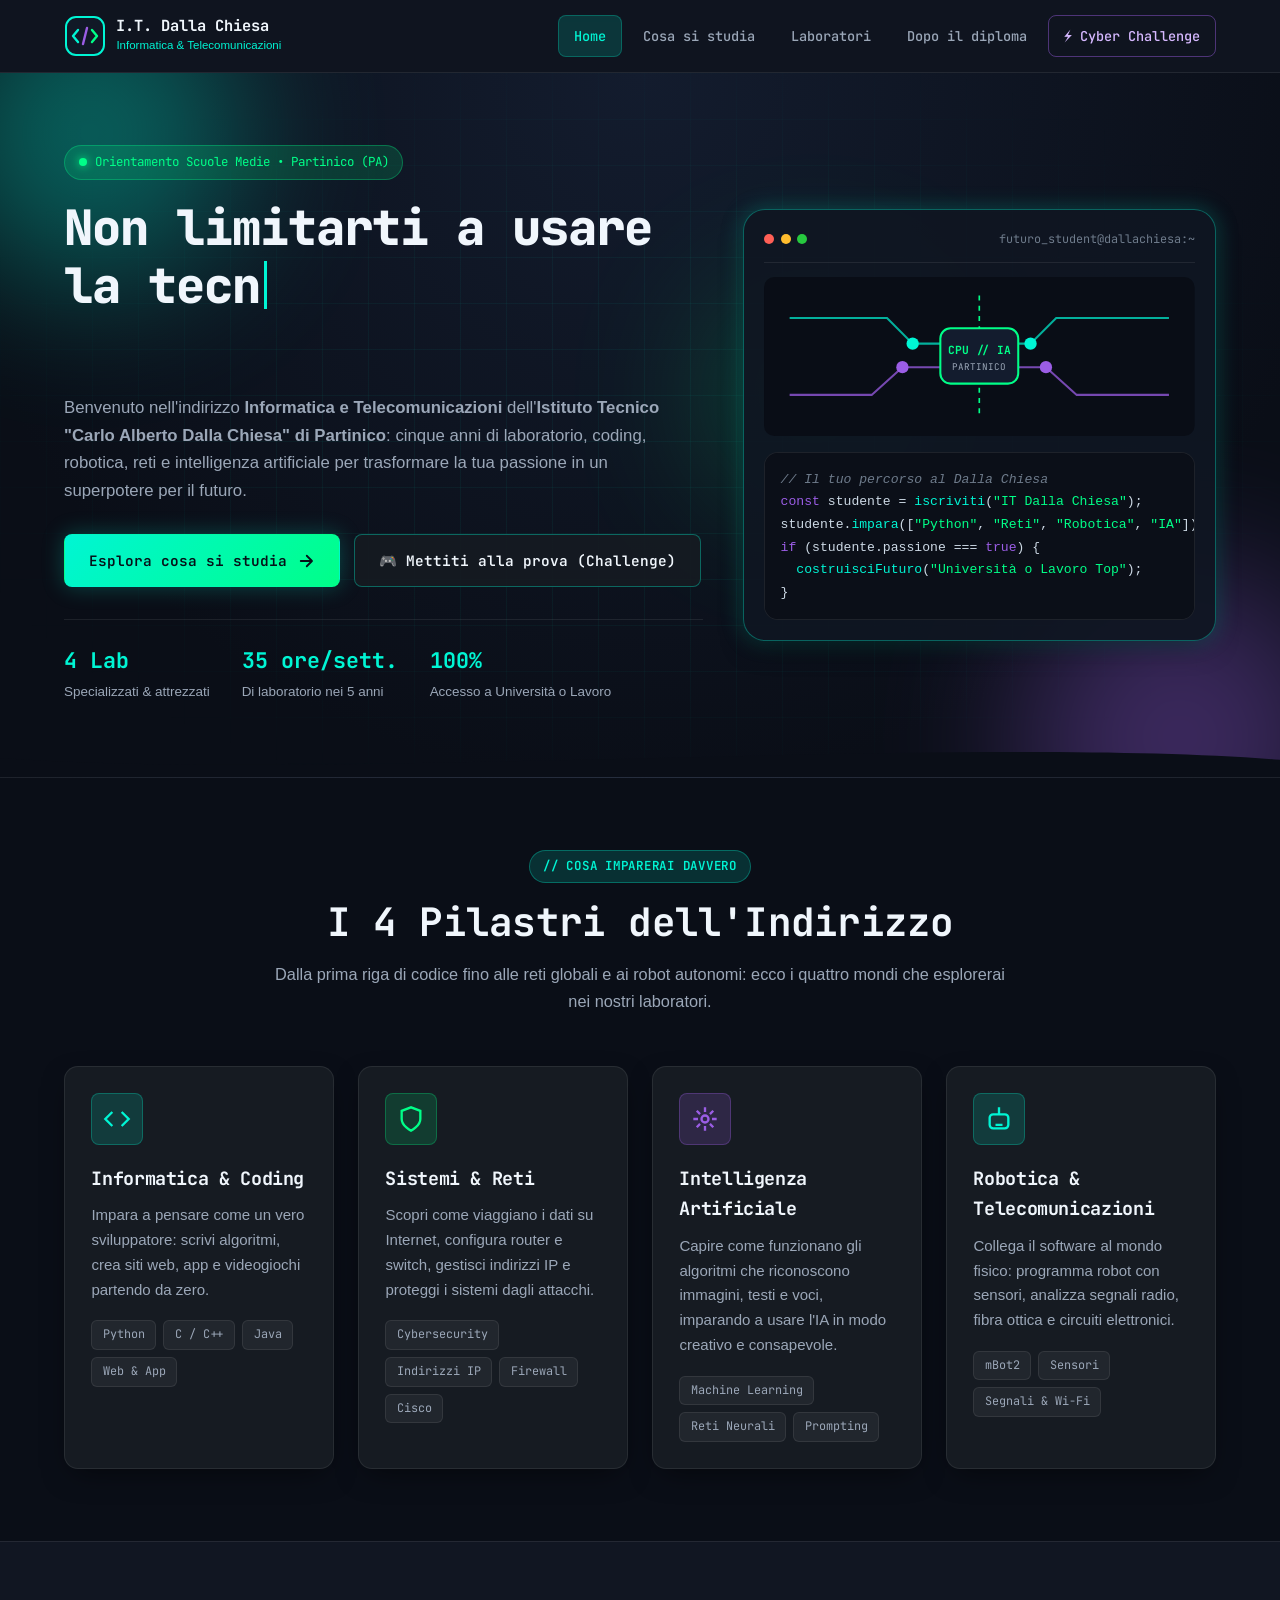
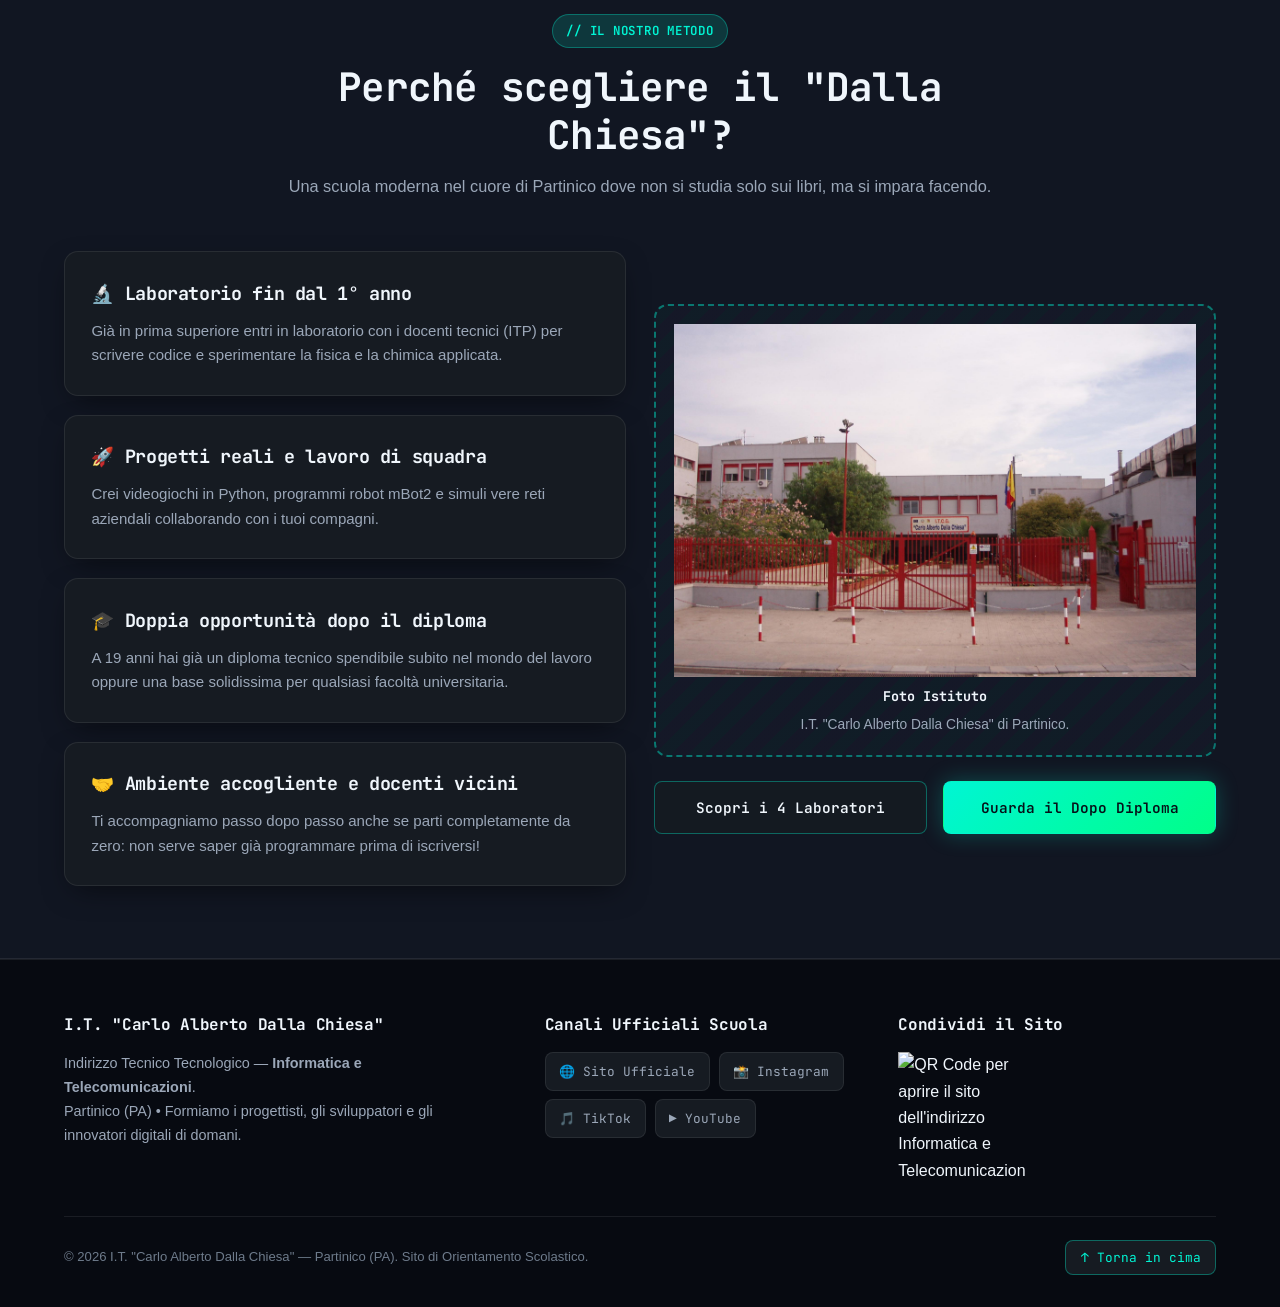
==== commit 36b32b4f: "Update index.html" ====
--- a/index.html
+++ b/index.html
@@ -275,10 +275,11 @@
     </section>
   </main>
 
-  <!-- FOOTER CONDIVISO CON QR CODE -->
+  <!-- FOOTER CONDIVISO A 3 COLONNE -->
   <footer class="site-footer">
     <div class="container">
-      <div class="footer-grid footer-grid-qr">
+      <div class="footer-grid">
+        <!-- Colonna 1 (Sinistra): Info Istituto -->
         <div>
           <h3 class="footer-title">I.T. "Carlo Alberto Dalla Chiesa"</h3>
           <p class="footer-desc">
@@ -287,17 +288,7 @@
           </p>
         </div>
 
-        <div>
-          <h4 class="footer-title">Esplora il Sito</h4>
-          <ul class="footer-links">
-            <li><a href="index.html">Homepage</a></li>
-            <li><a href="cosa-si-studia.html">Quadro Orario e Materie</a></li>
-            <li><a href="laboratori.html">Laboratori e Progetti</a></li>
-            <li><a href="dopo-il-diploma.html">Università e Lavoro</a></li>
-            <li><a href="challenge.html">Cyber Challenge (3 Livelli)</a></li>
-          </ul>
-        </div>
-
+        <!-- Colonna 2 (Centro): Canali Ufficiali Scuola -->
         <div>
           <h4 class="footer-title">Canali Ufficiali Scuola</h4>
           <div class="social-links">
@@ -308,17 +299,17 @@
           </div>
         </div>
 
+        <!-- Colonna 3 (Destra): QR Code centrato con solo titolo "Condividi il Sito" -->
         <div class="footer-qr-box">
           <h4 class="footer-title">Condividi il Sito</h4>
           <a href="https://federicoconcone-itcadc.github.io/itdcinformatica/index.html" target="_blank" rel="noopener noreferrer" class="qr-card" aria-label="Apri il sito tramite QR Code">
             <img
               src="https://api.qrserver.com/v1/create-qr-code/?size=160x160&margin=6&data=https%3A%2F%2Ffedericoconcone-itcadc.github.io%2Fitdcinformatica%2Findex.html"
               alt="QR Code per aprire il sito dell'indirizzo Informatica e Telecomunicazioni IT Dalla Chiesa"
-              width="132"
-              height="132"
+              width="128"
+              height="128"
               loading="lazy"
             >
-            <span>Scansiona per aprire sul telefono</span>
           </a>
         </div>
       </div>
